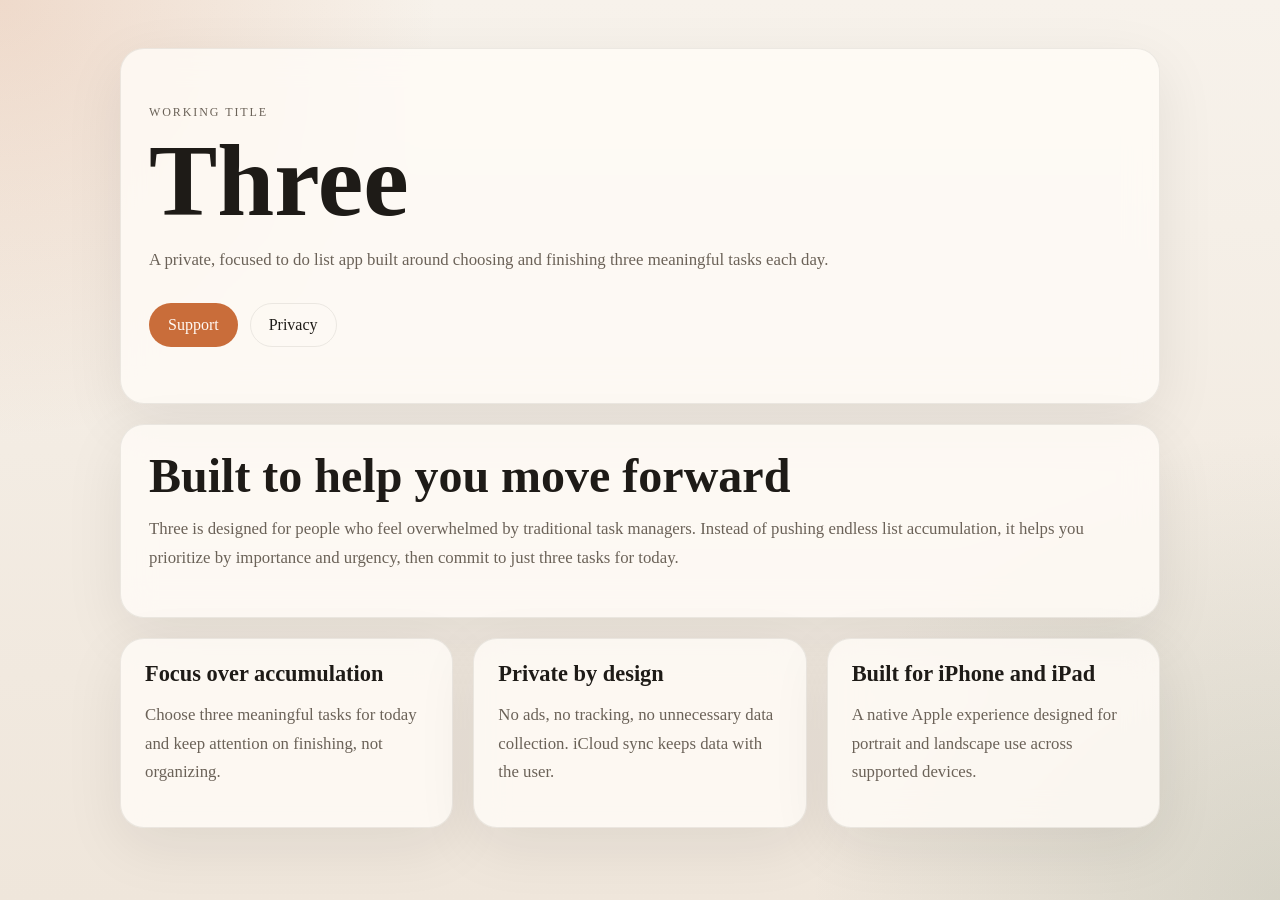
==== index.html @ d2e29316 "Initial scaffold for Three public pages" ====
<!DOCTYPE html>
<html lang="en">
<head>
  <meta charset="UTF-8" />
  <meta name="viewport" content="width=device-width, initial-scale=1.0" />
  <title>Three</title>
  <meta
    name="description"
    content="Three is a private, focused to do list app built around choosing and finishing three meaningful tasks each day."
  />
  <link rel="stylesheet" href="/styles.css" />
</head>
<body>
  <main class="shell">
    <section class="hero">
      <p class="eyebrow">Working title</p>
      <h1>Three</h1>
      <p class="lede">
        A private, focused to do list app built around choosing and finishing three meaningful tasks each day.
      </p>
      <div class="actions">
        <a href="/support/">Support</a>
        <a href="/privacy/">Privacy</a>
      </div>
    </section>

    <section class="panel">
      <h2>Built to help you move forward</h2>
      <p>
        Three is designed for people who feel overwhelmed by traditional task managers. Instead of pushing endless list accumulation,
        it helps you prioritize by importance and urgency, then commit to just three tasks for today.
      </p>
    </section>

    <section class="grid">
      <article class="card">
        <h3>Focus over accumulation</h3>
        <p>Choose three meaningful tasks for today and keep attention on finishing, not organizing.</p>
      </article>
      <article class="card">
        <h3>Private by design</h3>
        <p>No ads, no tracking, no unnecessary data collection. iCloud sync keeps data with the user.</p>
      </article>
      <article class="card">
        <h3>Built for iPhone and iPad</h3>
        <p>A native Apple experience designed for portrait and landscape use across supported devices.</p>
      </article>
    </section>
  </main>
</body>
</html>
---- styles.css ----
:root {
  color-scheme: light;
  --bg: #f4efe7;
  --panel: rgba(255, 252, 247, 0.82);
  --ink: #1e1b17;
  --muted: #6b6258;
  --line: rgba(30, 27, 23, 0.08);
  --accent: #c96d3a;
  --accent-strong: #a24f22;
}

* {
  box-sizing: border-box;
}

body {
  margin: 0;
  min-height: 100vh;
  font-family: Georgia, "Times New Roman", serif;
  color: var(--ink);
  background:
    radial-gradient(circle at top left, rgba(201, 109, 58, 0.18), transparent 28%),
    radial-gradient(circle at bottom right, rgba(104, 129, 110, 0.18), transparent 30%),
    linear-gradient(180deg, #f7f2eb 0%, #efe6db 100%);
}

a {
  color: inherit;
}

.shell {
  width: min(1040px, calc(100% - 32px));
  margin: 0 auto;
  padding: 48px 0 64px;
}

.hero,
.panel,
.card,
.content {
  background: var(--panel);
  backdrop-filter: blur(16px);
  border: 1px solid var(--line);
  border-radius: 24px;
  box-shadow: 0 18px 60px rgba(30, 27, 23, 0.08);
}

.hero {
  padding: 56px 28px;
}

.eyebrow {
  margin: 0 0 12px;
  color: var(--muted);
  text-transform: uppercase;
  letter-spacing: 0.16em;
  font-size: 0.75rem;
}

h1,
h2,
h3 {
  margin: 0;
  line-height: 0.95;
}

h1 {
  font-size: clamp(3rem, 9vw, 6.4rem);
}

h2 {
  font-size: clamp(1.8rem, 4vw, 3rem);
}

h3 {
  font-size: 1.4rem;
  margin-bottom: 12px;
}

.lede,
.panel p,
.card p,
.content p,
.content li {
  font-size: 1.05rem;
  line-height: 1.7;
  color: var(--muted);
}

.actions {
  display: flex;
  gap: 12px;
  margin-top: 28px;
  flex-wrap: wrap;
}

.actions a {
  text-decoration: none;
  padding: 12px 18px;
  border-radius: 999px;
  border: 1px solid var(--line);
}

.actions a:first-child {
  background: var(--accent);
  color: #fff9f4;
  border-color: transparent;
}

.actions a:first-child:hover {
  background: var(--accent-strong);
}

.panel,
.content {
  padding: 28px;
  margin-top: 20px;
}

.grid {
  display: grid;
  grid-template-columns: repeat(3, minmax(0, 1fr));
  gap: 20px;
  margin-top: 20px;
}

.card {
  padding: 24px;
}

.page-header {
  display: flex;
  justify-content: space-between;
  align-items: center;
  gap: 16px;
  margin-bottom: 20px;
}

.page-header a {
  text-decoration: none;
  color: var(--accent-strong);
}

ul {
  padding-left: 20px;
}

@media (max-width: 800px) {
  .grid {
    grid-template-columns: 1fr;
  }

  .hero {
    padding: 40px 22px;
  }

  .page-header {
    flex-direction: column;
    align-items: flex-start;
  }
}
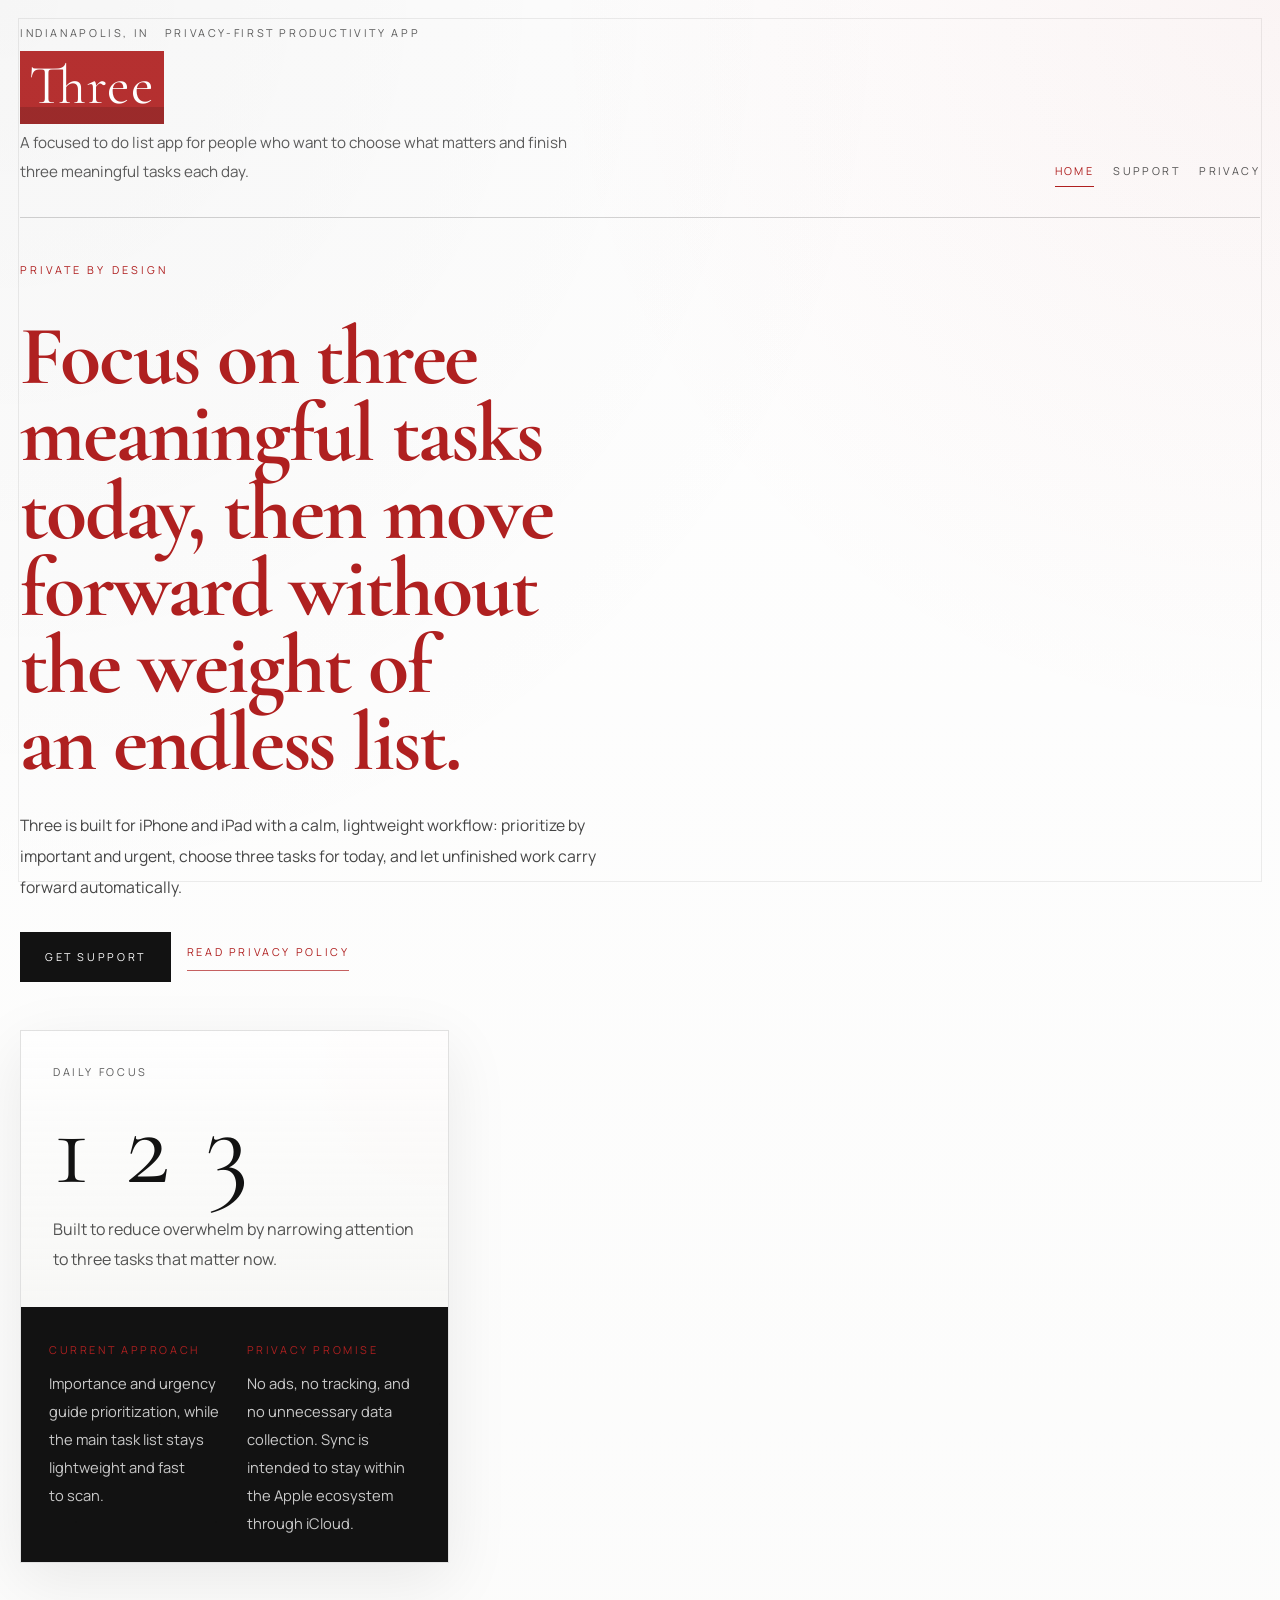
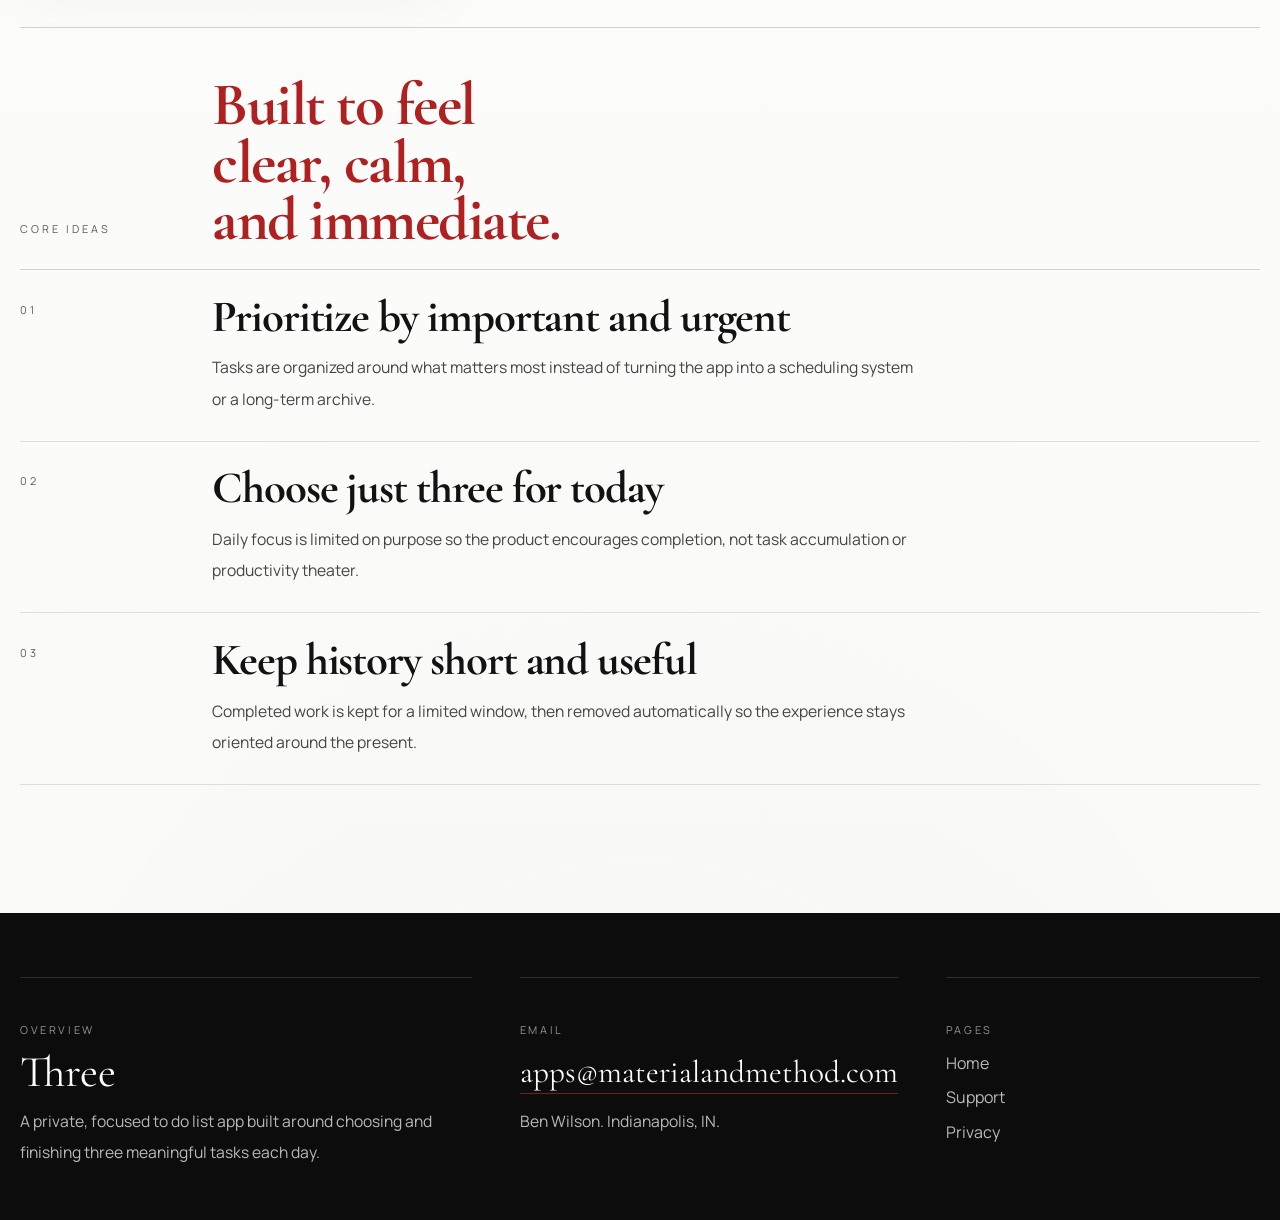
==== commit 8f3a6ece: "Match three pages to Material + Method site style" ====
--- a/index.html
+++ b/index.html
@@ -8,44 +8,143 @@
     name="description"
     content="Three is a private, focused to do list app built around choosing and finishing three meaningful tasks each day."
   />
-  <link rel="stylesheet" href="/styles.css" />
+  <link rel="stylesheet" href="./styles.css" />
 </head>
 <body>
-  <main class="shell">
-    <section class="hero">
-      <p class="eyebrow">Working title</p>
-      <h1>Three</h1>
-      <p class="lede">
-        A private, focused to do list app built around choosing and finishing three meaningful tasks each day.
-      </p>
-      <div class="actions">
-        <a href="/support/">Support</a>
-        <a href="/privacy/">Privacy</a>
+  <div class="grain">
+    <header class="site-header shell">
+      <div class="site-header__inner">
+        <div class="site-header__intro">
+          <div class="site-meta">
+            <span>Indianapolis, IN</span>
+            <span>Privacy-First Productivity App</span>
+          </div>
+          <a class="brand" href="./">
+            <span class="editorial-highlight">Three</span>
+          </a>
+          <p class="tagline">
+            A focused to do list app for people who want to choose what matters and finish three meaningful tasks each day.
+          </p>
+        </div>
+
+        <nav class="site-nav" aria-label="Primary navigation">
+          <a href="./" aria-current="page">Home</a>
+          <a href="./support/">Support</a>
+          <a href="./privacy/">Privacy</a>
+        </nav>
       </div>
-    </section>
+    </header>
 
-    <section class="panel">
-      <h2>Built to help you move forward</h2>
-      <p>
-        Three is designed for people who feel overwhelmed by traditional task managers. Instead of pushing endless list accumulation,
-        it helps you prioritize by importance and urgency, then commit to just three tasks for today.
-      </p>
-    </section>
+    <main>
+      <section class="shell hero">
+        <div class="hero__grid">
+          <div class="hero__copy">
+            <p class="editorial-eyebrow editorial-accent">Private by design</p>
+            <h1>
+              Focus on three meaningful tasks today, then move forward without the weight of an endless list.
+            </h1>
+            <p class="editorial-copy">
+              Three is built for iPhone and iPad with a calm, lightweight workflow: prioritize by important and urgent, choose three tasks for today, and let unfinished work carry forward automatically.
+            </p>
+            <div class="hero__actions">
+              <a class="button button--primary" href="./support/">Get Support</a>
+              <a class="editorial-link" href="./privacy/">Read Privacy Policy</a>
+            </div>
+          </div>
 
-    <section class="grid">
-      <article class="card">
-        <h3>Focus over accumulation</h3>
-        <p>Choose three meaningful tasks for today and keep attention on finishing, not organizing.</p>
-      </article>
-      <article class="card">
-        <h3>Private by design</h3>
-        <p>No ads, no tracking, no unnecessary data collection. iCloud sync keeps data with the user.</p>
-      </article>
-      <article class="card">
-        <h3>Built for iPhone and iPad</h3>
-        <p>A native Apple experience designed for portrait and landscape use across supported devices.</p>
-      </article>
-    </section>
-  </main>
+          <section class="hero-panel editorial-panel" aria-label="Three summary">
+            <div class="hero-panel__visual">
+              <p class="hero-panel__eyebrow editorial-meta">Daily focus</p>
+              <div class="hero-panel__count" aria-hidden="true">1&nbsp;&nbsp;2&nbsp;&nbsp;3</div>
+              <p class="hero-panel__caption">
+                Built to reduce overwhelm by narrowing attention to three tasks that matter now.
+              </p>
+            </div>
+
+            <div class="hero-panel__details">
+              <div>
+                <p class="editorial-meta editorial-accent">Current approach</p>
+                <p>
+                  Importance and urgency guide prioritization, while the main task list stays lightweight and fast to scan.
+                </p>
+              </div>
+              <div>
+                <p class="editorial-meta editorial-accent">Privacy promise</p>
+                <p>
+                  No ads, no tracking, and no unnecessary data collection. Sync is intended to stay within the Apple ecosystem through iCloud.
+                </p>
+              </div>
+            </div>
+          </section>
+        </div>
+      </section>
+
+      <section class="shell section">
+        <div class="section-heading">
+          <p class="editorial-eyebrow">Core Ideas</p>
+          <h2>Built to feel clear, calm, and immediate.</h2>
+        </div>
+
+        <div class="feature-list">
+          <article class="feature-row">
+            <p class="feature-row__meta editorial-meta">01</p>
+            <div>
+              <h3>Prioritize by important and urgent</h3>
+              <p class="editorial-copy">
+                Tasks are organized around what matters most instead of turning the app into a scheduling system or a long-term archive.
+              </p>
+            </div>
+          </article>
+
+          <article class="feature-row">
+            <p class="feature-row__meta editorial-meta">02</p>
+            <div>
+              <h3>Choose just three for today</h3>
+              <p class="editorial-copy">
+                Daily focus is limited on purpose so the product encourages completion, not task accumulation or productivity theater.
+              </p>
+            </div>
+          </article>
+
+          <article class="feature-row">
+            <p class="feature-row__meta editorial-meta">03</p>
+            <div>
+              <h3>Keep history short and useful</h3>
+              <p class="editorial-copy">
+                Completed work is kept for a limited window, then removed automatically so the experience stays oriented around the present.
+              </p>
+            </div>
+          </article>
+        </div>
+      </section>
+    </main>
+
+    <footer class="site-footer">
+      <div class="shell site-footer__inner">
+        <div>
+          <p class="editorial-meta footer-muted">Overview</p>
+          <p class="footer-title">Three</p>
+          <p class="footer-copy">
+            A private, focused to do list app built around choosing and finishing three meaningful tasks each day.
+          </p>
+        </div>
+
+        <div>
+          <p class="editorial-meta footer-muted">Email</p>
+          <a class="footer-email" href="mailto:apps@materialandmethod.com">apps@materialandmethod.com</a>
+          <p class="footer-copy">Ben Wilson. Indianapolis, IN.</p>
+        </div>
+
+        <div>
+          <p class="editorial-meta footer-muted">Pages</p>
+          <ul class="footer-links">
+            <li><a href="./">Home</a></li>
+            <li><a href="./support/">Support</a></li>
+            <li><a href="./privacy/">Privacy</a></li>
+          </ul>
+        </div>
+      </div>
+    </footer>
+  </div>
 </body>
 </html>
--- a/styles.css
+++ b/styles.css
@@ -1,161 +1,664 @@
+@import url("https://fonts.googleapis.com/css2?family=Cormorant+Garamond:wght@400;500;600;700&family=Manrope:wght@400;500;600;700;800&display=swap");
+
 :root {
   color-scheme: light;
-  --bg: #f4efe7;
-  --panel: rgba(255, 252, 247, 0.82);
-  --ink: #1e1b17;
-  --muted: #6b6258;
-  --line: rgba(30, 27, 23, 0.08);
-  --accent: #c96d3a;
-  --accent-strong: #a24f22;
+  --background: 255 255 255;
+  --foreground: 18 18 18;
+  --muted: 248 248 246;
+  --muted-foreground: 92 92 92;
+  --border: 18 18 18;
+  --input: 248 248 246;
+  --ring: 176 32 32;
+  --primary: 18 18 18;
+  --primary-foreground: 255 255 255;
+  --accent: 176 32 32;
+  --accent-foreground: 255 255 255;
+  --dark: 12 12 12;
+  --dark-foreground: 255 255 255;
 }
 
 * {
   box-sizing: border-box;
+}
+
+html {
+  scroll-behavior: smooth;
 }
 
 body {
   margin: 0;
   min-height: 100vh;
-  font-family: Georgia, "Times New Roman", serif;
-  color: var(--ink);
+  background-color: rgb(var(--background));
   background:
-    radial-gradient(circle at top left, rgba(201, 109, 58, 0.18), transparent 28%),
-    radial-gradient(circle at bottom right, rgba(104, 129, 110, 0.18), transparent 30%),
-    linear-gradient(180deg, #f7f2eb 0%, #efe6db 100%);
+    radial-gradient(circle at top left, rgba(0, 0, 0, 0.032), transparent 30%),
+    radial-gradient(circle at top right, rgba(176, 32, 32, 0.045), transparent 24%),
+    radial-gradient(circle at bottom center, rgba(0, 0, 0, 0.016), transparent 34%),
+    linear-gradient(180deg, rgb(var(--background)) 0%, rgb(251 251 250) 100%);
+  color: rgb(var(--foreground));
+  font-family: "Manrope", sans-serif;
+  line-height: 1.65;
+  -webkit-font-smoothing: antialiased;
+  -moz-osx-font-smoothing: grayscale;
+  font-feature-settings: "liga", "kern";
+  text-rendering: optimizeLegibility;
+}
+
+body::after {
+  content: "";
+  position: fixed;
+  inset: 0;
+  pointer-events: none;
+  border: 1px solid rgb(var(--border) / 0.075);
+  margin: 18px;
+}
+
+::selection {
+  background: rgba(176, 32, 32, 0.86);
+  color: rgb(var(--accent-foreground));
+}
+
+.grain {
+  position: relative;
+  min-height: 100vh;
+}
+
+.grain::before {
+  content: "";
+  position: absolute;
+  inset: 0;
+  pointer-events: none;
+  opacity: 0.08;
+  background-image:
+    linear-gradient(rgba(0, 0, 0, 0.01), rgba(0, 0, 0, 0.01)),
+    url("data:image/svg+xml,%3Csvg xmlns='http://www.w3.org/2000/svg' width='140' height='140' viewBox='0 0 140 140'%3E%3Cg fill='%23000000' fill-opacity='.03'%3E%3Ccircle cx='20' cy='24' r='1.2'/%3E%3Ccircle cx='88' cy='38' r='0.8'/%3E%3Ccircle cx='110' cy='72' r='1'/%3E%3Ccircle cx='46' cy='90' r='1.1'/%3E%3Ccircle cx='14' cy='118' r='0.9'/%3E%3Ccircle cx='76' cy='122' r='1.2'/%3E%3C/g%3E%3C/svg%3E");
+}
+
+a,
+button,
+input,
+textarea {
+  transition:
+    color 160ms ease,
+    border-color 160ms ease,
+    background-color 160ms ease,
+    opacity 160ms ease,
+    transform 160ms ease;
 }
 
 a {
   color: inherit;
-}
-
-.shell {
-  width: min(1040px, calc(100% - 32px));
-  margin: 0 auto;
-  padding: 48px 0 64px;
-}
-
-.hero,
-.panel,
-.card,
-.content {
-  background: var(--panel);
-  backdrop-filter: blur(16px);
-  border: 1px solid var(--line);
-  border-radius: 24px;
-  box-shadow: 0 18px 60px rgba(30, 27, 23, 0.08);
-}
-
-.hero {
-  padding: 56px 28px;
-}
-
-.eyebrow {
-  margin: 0 0 12px;
-  color: var(--muted);
-  text-transform: uppercase;
-  letter-spacing: 0.16em;
-  font-size: 0.75rem;
+  text-decoration: none;
 }
 
 h1,
 h2,
-h3 {
+h3,
+h4 {
   margin: 0;
+  font-family: "Cormorant Garamond", serif;
+  letter-spacing: -0.024em;
+  text-wrap: balance;
+}
+
+p,
+li {
+  text-wrap: pretty;
+}
+
+.shell {
+  width: min(82rem, calc(100% - 40px));
+  margin: 0 auto;
+}
+
+.editorial-eyebrow,
+.editorial-meta {
+  font-size: 0.68rem;
+  text-transform: uppercase;
+  letter-spacing: 0.24em;
+  color: rgb(var(--muted-foreground));
+}
+
+.editorial-eyebrow {
+  letter-spacing: 0.28em;
+}
+
+.editorial-accent {
+  color: rgb(var(--accent));
+}
+
+.editorial-copy {
+  font-size: 0.98rem;
+  line-height: 2;
+  color: rgb(var(--foreground) / 0.78);
+}
+
+.editorial-copy--dark {
+  color: rgb(var(--dark-foreground) / 0.78);
+}
+
+.editorial-link {
+  display: inline-flex;
+  align-items: flex-end;
+  border-bottom: 1px solid rgb(var(--accent) / 0.7);
+  padding-bottom: 0.55rem;
+  font-size: 0.68rem;
+  text-transform: uppercase;
+  letter-spacing: 0.24em;
+  color: rgb(var(--accent));
+}
+
+.editorial-link:hover {
+  border-color: rgb(var(--accent));
+  color: rgb(var(--foreground));
+}
+
+.editorial-highlight {
+  display: inline;
+  padding: 0.02em 0.16em 0.1em;
+  color: rgb(var(--accent-foreground));
+  background:
+    repeating-linear-gradient(
+      180deg,
+      rgb(var(--accent) / 0.92) 0 1.02em,
+      rgb(148 26 26 / 0.92) 1.02em 1.5em
+    );
+  box-decoration-break: clone;
+  -webkit-box-decoration-break: clone;
+}
+
+.editorial-panel {
+  border: 1px solid rgb(var(--border) / 0.12);
+  background: rgb(255 255 255 / 0.82);
+  box-shadow: 0 18px 60px rgba(18, 18, 18, 0.08);
+}
+
+.button {
+  display: inline-flex;
+  align-items: center;
+  justify-content: center;
+  padding: 0.95rem 1.5rem;
+  font-size: 0.68rem;
+  text-transform: uppercase;
+  letter-spacing: 0.24em;
+}
+
+.button--primary {
+  border: 1px solid rgb(var(--primary));
+  background: rgb(var(--primary));
+  color: rgb(var(--primary-foreground));
+}
+
+.button--primary:hover {
+  border-color: rgb(var(--accent));
+  background: rgb(var(--accent));
+}
+
+.site-header {
+  padding-top: 1.5rem;
+}
+
+.site-header__inner {
+  display: grid;
+  gap: 2rem;
+  border-bottom: 1px solid rgb(var(--border) / 0.18);
+  padding-bottom: 1.9rem;
+}
+
+.site-header__intro {
+  display: grid;
+  gap: 1rem;
+}
+
+.site-meta {
+  display: flex;
+  flex-wrap: wrap;
+  gap: 0.25rem 1rem;
+  font-size: 0.68rem;
+  text-transform: uppercase;
+  letter-spacing: 0.24em;
+  color: rgb(var(--muted-foreground));
+}
+
+.brand {
+  display: inline-block;
+  width: fit-content;
+  font-family: "Cormorant Garamond", serif;
+  font-size: clamp(2.8rem, 5vw, 3.45rem);
+  line-height: 1;
+  letter-spacing: 0.02em;
+}
+
+.tagline {
+  max-width: 36rem;
+  margin: 0;
+  font-size: 0.95rem;
+  line-height: 1.9;
+  color: rgb(var(--muted-foreground));
+}
+
+.site-nav {
+  display: flex;
+  flex-wrap: wrap;
+  gap: 0.75rem 1.2rem;
+  align-items: flex-end;
+  font-size: 0.68rem;
+  text-transform: uppercase;
+  letter-spacing: 0.22em;
+  color: rgb(var(--foreground) / 0.72);
+}
+
+.site-nav a {
+  display: inline-flex;
+  border-bottom: 1px solid transparent;
+  padding-bottom: 0.35rem;
+}
+
+.site-nav a:hover {
+  border-color: rgb(var(--accent));
+  color: rgb(var(--foreground));
+}
+
+.site-nav a[aria-current="page"] {
+  border-color: rgb(var(--accent));
+  color: rgb(var(--accent));
+}
+
+.hero {
+  padding-top: 2rem;
+}
+
+.hero__grid {
+  display: grid;
+  gap: 3rem;
+  border-bottom: 1px solid rgb(var(--border) / 0.18);
+  padding-bottom: 4rem;
+}
+
+.hero__copy {
+  display: grid;
+  gap: 1.75rem;
+}
+
+.hero__copy h1 {
+  max-width: 14ch;
+  font-size: clamp(3.3rem, 8vw, 5.25rem);
+  line-height: 0.92;
+  color: rgb(var(--accent));
+}
+
+.hero__copy .editorial-copy {
+  max-width: 40rem;
+  margin: 0;
+}
+
+.hero__actions {
+  display: flex;
+  flex-wrap: wrap;
+  gap: 0.75rem 1rem;
+  align-items: center;
+}
+
+.hero-panel {
+  overflow: hidden;
+}
+
+.hero-panel__visual {
+  padding: 2rem;
+  background:
+    linear-gradient(180deg, rgb(255 255 255 / 0.94), rgb(247 247 245 / 0.84)),
+    radial-gradient(circle at top right, rgba(176, 32, 32, 0.08), transparent 38%);
+}
+
+.hero-panel__eyebrow {
+  margin: 0 0 1rem;
+}
+
+.hero-panel__count {
+  font-family: "Cormorant Garamond", serif;
+  font-size: clamp(3.25rem, 12vw, 7rem);
+  line-height: 0.9;
+  letter-spacing: -0.05em;
+  color: rgb(var(--foreground));
+}
+
+.hero-panel__caption {
+  max-width: 28rem;
+  margin: 1rem 0 0;
+  font-size: 1rem;
+  line-height: 1.9;
+  color: rgb(var(--foreground) / 0.72);
+}
+
+.hero-panel__details {
+  display: grid;
+  gap: 1.5rem;
+  padding: 1.5rem 1.75rem;
+  background: rgb(var(--primary));
+  color: rgb(var(--primary-foreground));
+}
+
+.hero-panel__details p:last-child {
+  margin: 0.5rem 0 0;
+  font-size: 0.92rem;
+  line-height: 1.9;
+  color: rgb(var(--primary-foreground) / 0.78);
+}
+
+.section,
+.page-main {
+  padding-bottom: 8rem;
+}
+
+.section {
+  padding-top: 3rem;
+}
+
+.section-heading {
+  display: grid;
+  gap: 1rem;
+  border-bottom: 1px solid rgb(var(--border) / 0.18);
+  padding-bottom: 1.25rem;
+}
+
+.section-heading h2 {
+  max-width: 14ch;
+  font-size: clamp(2.5rem, 6vw, 3.8rem);
   line-height: 0.95;
-}
-
-h1 {
-  font-size: clamp(3rem, 9vw, 6.4rem);
-}
-
-h2 {
-  font-size: clamp(1.8rem, 4vw, 3rem);
-}
-
-h3 {
-  font-size: 1.4rem;
-  margin-bottom: 12px;
-}
-
-.lede,
-.panel p,
-.card p,
-.content p,
-.content li {
-  font-size: 1.05rem;
-  line-height: 1.7;
-  color: var(--muted);
-}
-
-.actions {
-  display: flex;
-  gap: 12px;
-  margin-top: 28px;
-  flex-wrap: wrap;
-}
-
-.actions a {
-  text-decoration: none;
-  padding: 12px 18px;
-  border-radius: 999px;
-  border: 1px solid var(--line);
-}
-
-.actions a:first-child {
-  background: var(--accent);
-  color: #fff9f4;
-  border-color: transparent;
-}
-
-.actions a:first-child:hover {
-  background: var(--accent-strong);
-}
-
-.panel,
-.content {
-  padding: 28px;
-  margin-top: 20px;
-}
-
-.grid {
-  display: grid;
-  grid-template-columns: repeat(3, minmax(0, 1fr));
-  gap: 20px;
-  margin-top: 20px;
-}
-
-.card {
-  padding: 24px;
-}
-
-.page-header {
-  display: flex;
-  justify-content: space-between;
-  align-items: center;
-  gap: 16px;
-  margin-bottom: 20px;
-}
-
-.page-header a {
-  text-decoration: none;
-  color: var(--accent-strong);
-}
-
-ul {
-  padding-left: 20px;
-}
-
-@media (max-width: 800px) {
-  .grid {
-    grid-template-columns: 1fr;
+  color: rgb(var(--accent));
+}
+
+.feature-list {
+  display: grid;
+}
+
+.feature-row {
+  display: grid;
+  gap: 1rem;
+  border-bottom: 1px solid rgb(var(--border) / 0.12);
+  padding: 1.6rem 0;
+}
+
+.feature-row__meta {
+  margin: 0;
+  padding-top: 0.3rem;
+}
+
+.feature-row h3 {
+  font-size: clamp(2rem, 4vw, 2.8rem);
+  line-height: 0.98;
+}
+
+.feature-row .editorial-copy {
+  max-width: 44rem;
+  margin: 0.8rem 0 0;
+}
+
+.page-main {
+  padding-top: 3.5rem;
+}
+
+.page-intro {
+  margin-bottom: 4rem;
+  border-bottom: 1px solid rgb(var(--border) / 0.18);
+  padding-bottom: 3rem;
+}
+
+.page-intro__grid {
+  display: grid;
+  gap: 1.25rem;
+}
+
+.page-intro h1 {
+  max-width: 16ch;
+  font-size: clamp(3.45rem, 8vw, 4.85rem);
+  line-height: 0.92;
+  color: rgb(var(--accent));
+}
+
+.page-intro .editorial-copy {
+  max-width: 44rem;
+  margin-top: 1.25rem;
+}
+
+.content-grid {
+  display: grid;
+  gap: 1.5rem;
+}
+
+.info-panel {
+  display: grid;
+  gap: 2rem;
+  padding: 1.75rem;
+}
+
+.info-block {
+  display: grid;
+  gap: 0.9rem;
+}
+
+.contact-link {
+  display: inline-flex;
+  width: fit-content;
+  border-bottom: 1px solid rgb(var(--accent) / 0.7);
+  padding-bottom: 0.25rem;
+  font-family: "Cormorant Garamond", serif;
+  font-size: clamp(2rem, 5vw, 2.7rem);
+  line-height: 1;
+}
+
+.contact-link:hover {
+  border-color: rgb(var(--accent));
+  color: rgb(var(--accent));
+}
+
+.dark-panel {
+  display: grid;
+  gap: 2rem;
+  align-content: start;
+  padding: 1.75rem;
+  background: rgb(var(--primary));
+  color: rgb(var(--primary-foreground));
+  box-shadow: 0 18px 60px rgba(18, 18, 18, 0.12);
+}
+
+.dark-panel a {
+  color: rgb(var(--primary-foreground));
+  border-bottom: 1px solid rgb(var(--accent) / 0.7);
+}
+
+.dark-panel a:hover {
+  color: rgb(var(--accent));
+  border-color: rgb(var(--accent));
+}
+
+.dark-panel__footer {
+  border-top: 1px solid rgb(var(--primary-foreground) / 0.12);
+  padding-top: 1.5rem;
+}
+
+.policy-flow {
+  display: grid;
+  gap: 0;
+}
+
+.policy-section {
+  border-top: 1px solid rgb(var(--border) / 0.12);
+  padding: 1.4rem 0 1.5rem;
+}
+
+.policy-section:first-child {
+  border-top: 0;
+  padding-top: 0;
+}
+
+.content-list {
+  margin: 0;
+  padding-left: 1.15rem;
+  color: rgb(var(--foreground) / 0.78);
+}
+
+.content-list li {
+  padding-left: 0.35rem;
+  line-height: 2;
+}
+
+.content-list--dark {
+  color: rgb(var(--dark-foreground) / 0.78);
+}
+
+.site-footer {
+  margin-top: 0;
+  background: rgb(var(--dark));
+  color: rgb(var(--dark-foreground));
+}
+
+.site-footer__inner {
+  display: grid;
+  gap: 3rem;
+  padding-top: 4rem;
+  padding-bottom: 3.25rem;
+}
+
+.site-footer__inner > * {
+  border-top: 1px solid rgb(var(--dark-foreground) / 0.15);
+  padding-top: 2rem;
+}
+
+.footer-muted {
+  color: rgb(var(--dark-foreground) / 0.56);
+}
+
+.footer-title {
+  margin: 0;
+  font-family: "Cormorant Garamond", serif;
+  font-size: clamp(2.35rem, 5vw, 2.75rem);
+  line-height: 1;
+}
+
+.footer-copy {
+  max-width: 28rem;
+  margin: 0.75rem 0 0;
+  font-size: 0.98rem;
+  line-height: 2;
+  color: rgb(var(--dark-foreground) / 0.72);
+}
+
+.footer-email {
+  display: inline-flex;
+  margin-top: 0.35rem;
+  border-bottom: 1px solid rgb(var(--accent) / 0.7);
+  padding-bottom: 0.2rem;
+  font-family: "Cormorant Garamond", serif;
+  font-size: clamp(1.7rem, 4vw, 1.95rem);
+  line-height: 1.1;
+}
+
+.footer-email:hover,
+.footer-links a:hover {
+  color: rgb(var(--accent));
+  border-color: rgb(var(--accent));
+}
+
+.footer-links {
+  margin: 0.35rem 0 0;
+  padding: 0;
+  list-style: none;
+}
+
+.footer-links li + li {
+  margin-top: 0.5rem;
+}
+
+.footer-links a {
+  border-bottom: 1px solid transparent;
+  padding-bottom: 0.1rem;
+  color: rgb(var(--dark-foreground) / 0.72);
+}
+
+@media (min-width: 900px) {
+  .site-header__inner {
+    grid-template-columns: minmax(0, 1fr) auto;
+    align-items: end;
+  }
+
+  .hero__grid {
+    grid-template-columns: 0.72fr 1.28fr;
+    align-items: start;
+  }
+
+  .hero__copy {
+    grid-column: 1 / span 2;
+  }
+
+  .hero-panel__details {
+    grid-template-columns: 1fr 1fr;
+  }
+
+  .section-heading {
+    grid-template-columns: 11rem minmax(0, 1fr);
+    align-items: end;
+  }
+
+  .feature-row {
+    grid-template-columns: 11rem minmax(0, 1fr);
+    align-items: start;
+  }
+
+  .page-intro__grid {
+    grid-template-columns: 11rem minmax(0, 1fr);
+    align-items: end;
+  }
+
+  .content-grid {
+    grid-template-columns: 1.08fr 0.92fr;
+    align-items: start;
+  }
+
+  .site-footer__inner {
+    grid-template-columns: 1.15fr 0.9fr 0.8fr;
+  }
+}
+
+@media (max-width: 640px) {
+  body::after {
+    margin: 10px;
+  }
+
+  .shell {
+    width: min(82rem, calc(100% - 24px));
+  }
+
+  .site-header {
+    padding-top: 1rem;
   }
 
   .hero {
-    padding: 40px 22px;
-  }
-
-  .page-header {
-    flex-direction: column;
-    align-items: flex-start;
-  }
-}
+    padding-top: 1.35rem;
+  }
+
+  .hero__grid {
+    padding-bottom: 3rem;
+  }
+
+  .hero-panel__visual,
+  .hero-panel__details,
+  .info-panel,
+  .dark-panel {
+    padding: 1.25rem;
+  }
+
+  .page-main {
+    padding-top: 2.5rem;
+    padding-bottom: 5rem;
+  }
+
+  .section {
+    padding-top: 2.2rem;
+    padding-bottom: 5rem;
+  }
+
+  .site-footer__inner {
+    padding-top: 3rem;
+    padding-bottom: 2.5rem;
+  }
+}
